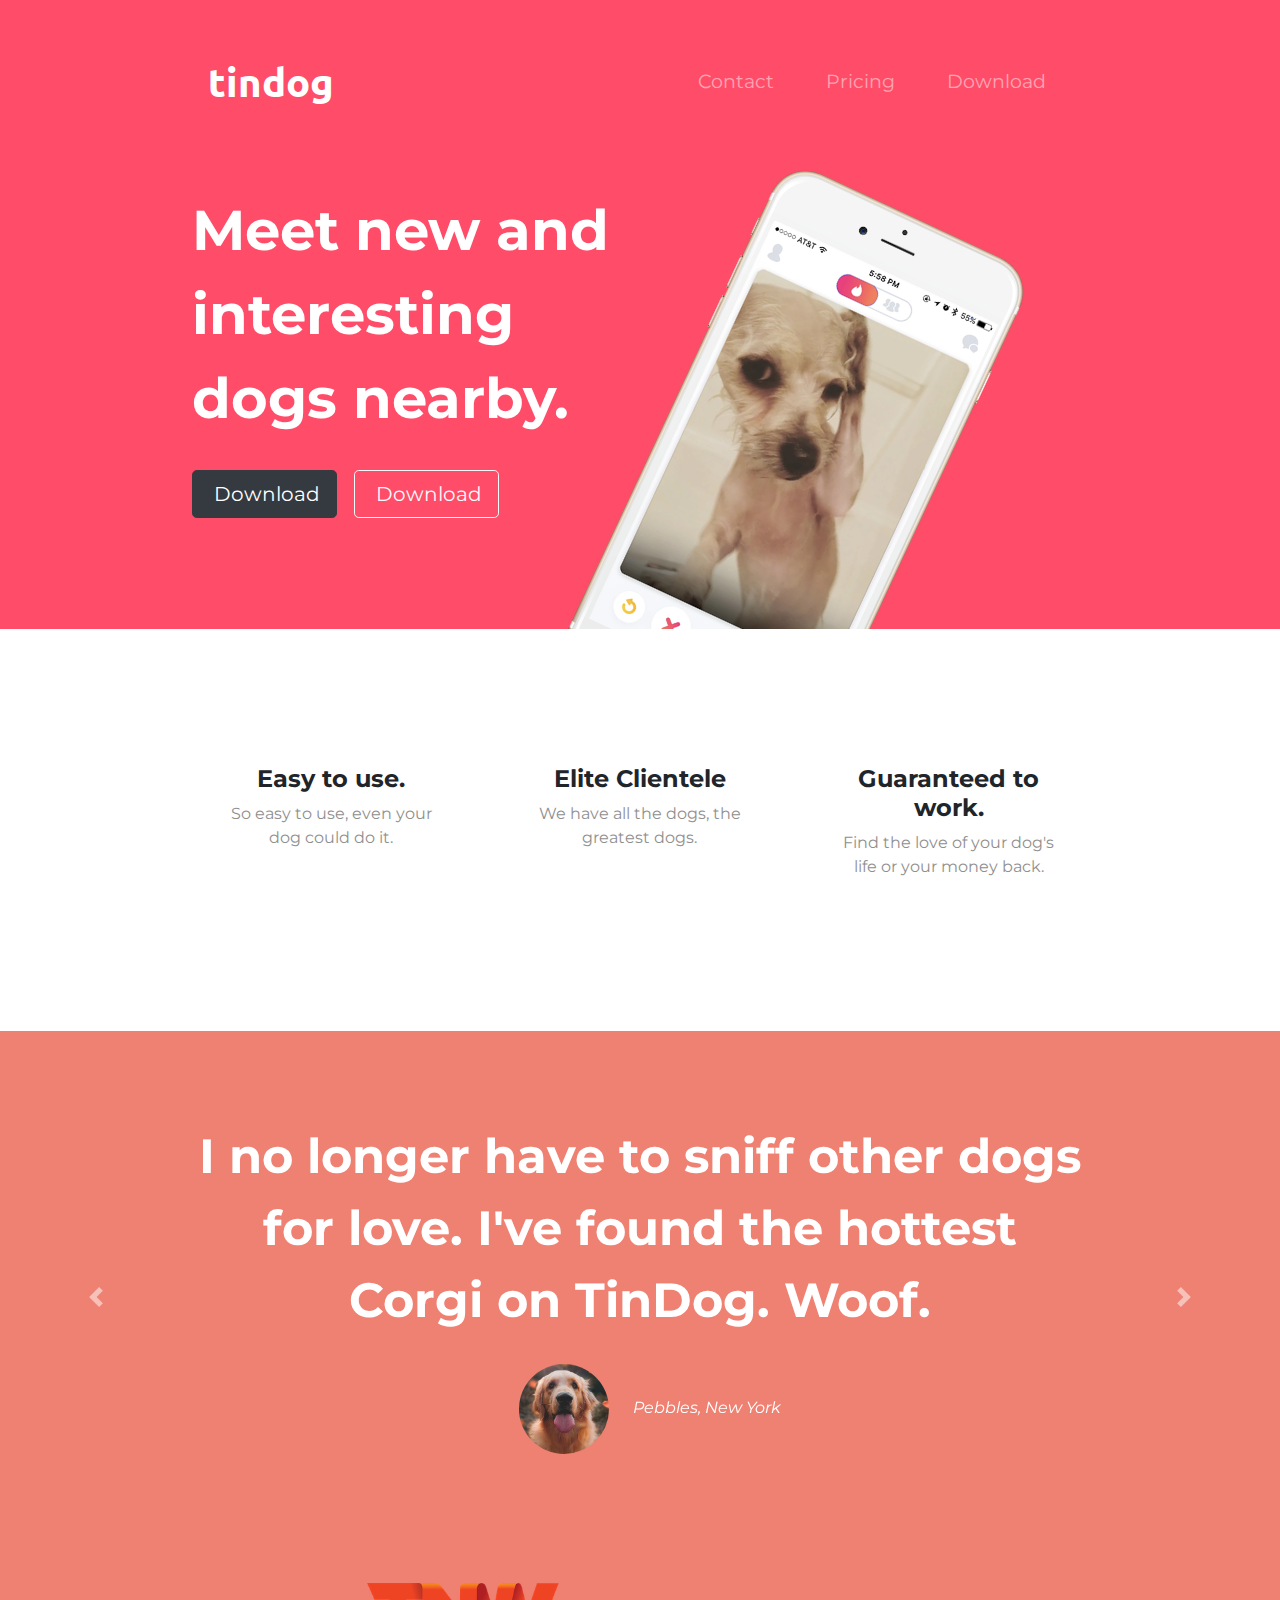
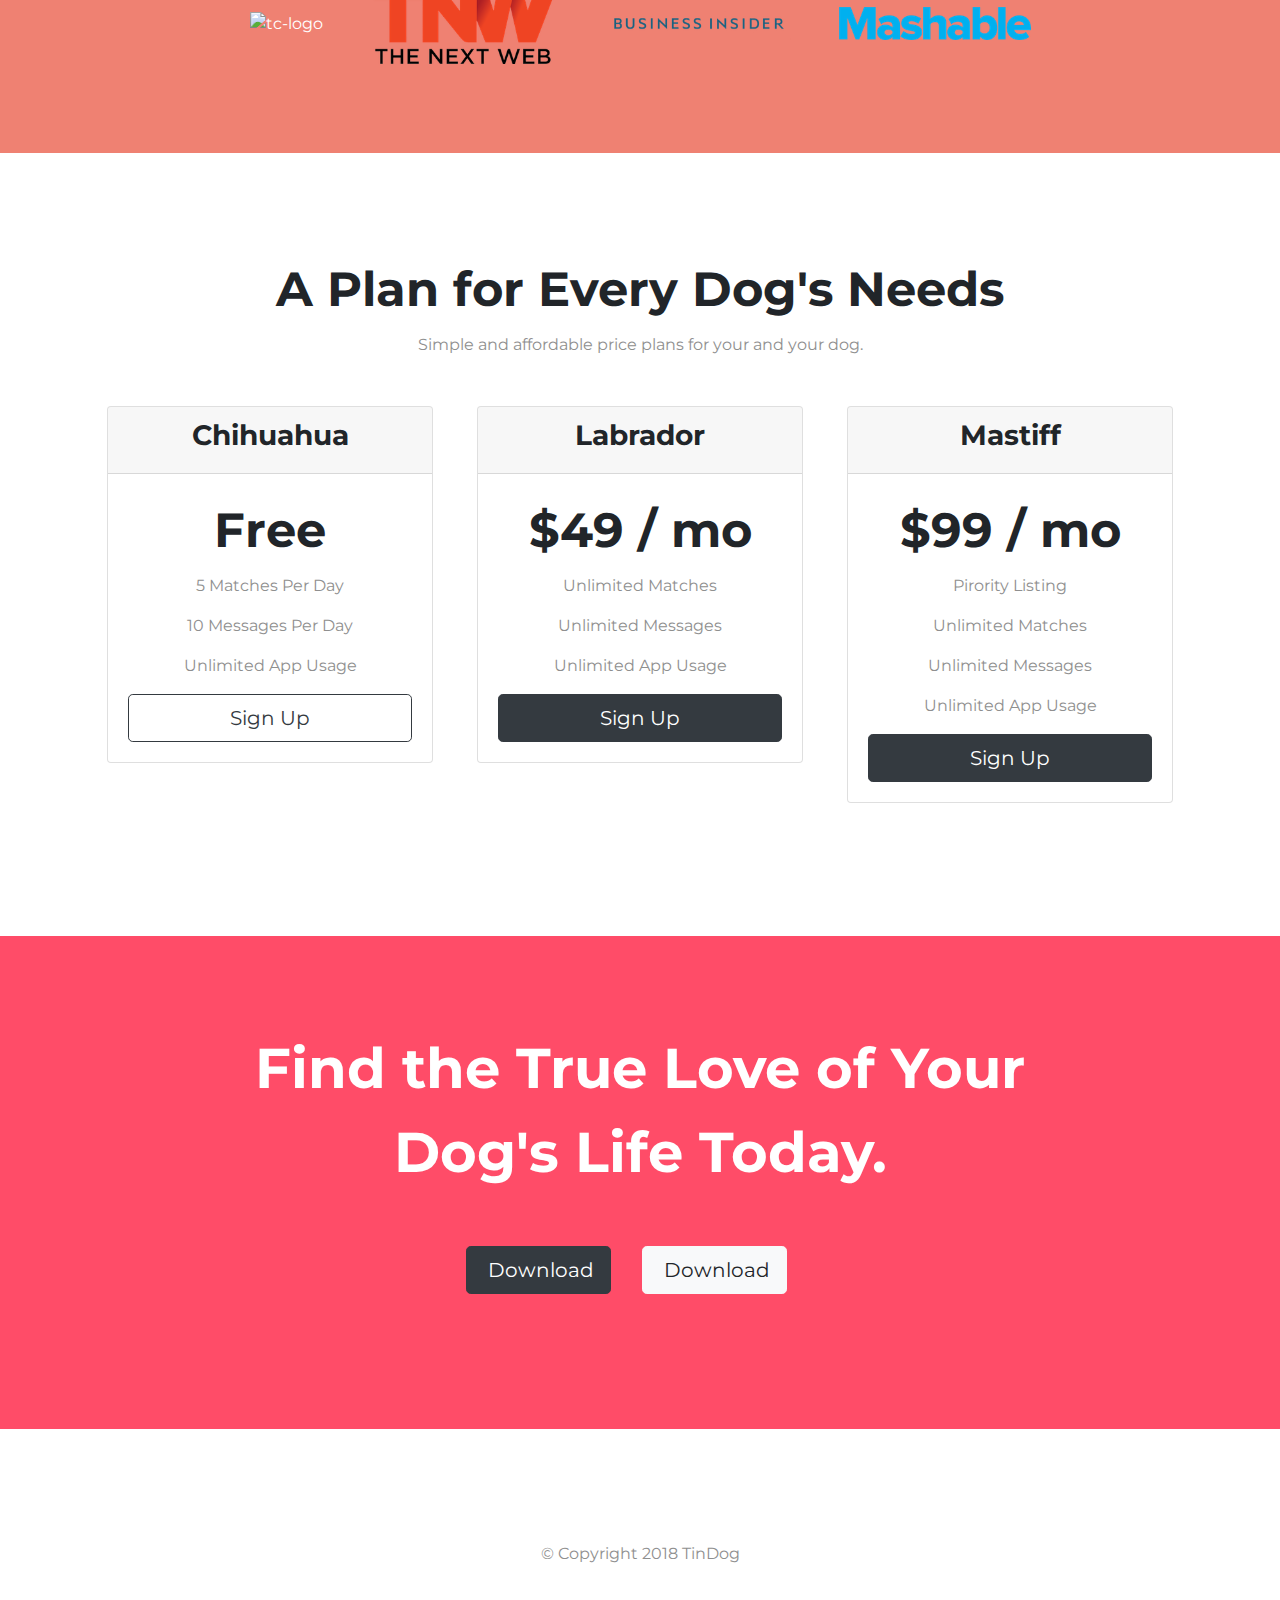
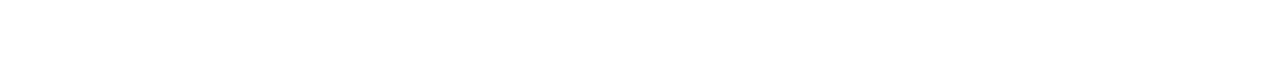
==== TinDog-Start-master/TinDog-Start-master/index.html @ 04ea9279 "Add files via upload" ====
<!DOCTYPE html>
<html>

<head>
  <meta charset="utf-8">
  <title>TinDog</title>
  <!--Google Font CDN-->
  <link href="https://fonts.googleapis.com/css?family=Montserrat:400,900|Ubuntu&display=swap" rel="stylesheet">
  <link rel="stylesheet" href="https://maxcdn.bootstrapcdn.com/bootstrap/4.0.0/css/bootstrap.min.css" integrity="sha384-Gn5384xqQ1aoWXA+058RXPxPg6fy4IWvTNh0E263XmFcJlSAwiGgFAW/dAiS6JXm" crossorigin="anonymous">
  <link rel="stylesheet" href="css/styles.css">
  <!--Font Awesome CDN-->
  <script src="https://kit.fontawesome.com/f217891cc0.js"></script>

</head>

<body>

  <section class="colored-section" id="title">
    <div class="container-fluid">
      <nav class="navbar navbar-expand-lg navbar-dark">

        <a class="navbar-brand" href="">tindog</a>

        <button class="navbar-toggler" type="button" data-toggle="collapse" data-target="#navbarTogglerDemo02">
          <span class="navbar-toggler-icon"></span>
        </button>

        <div class="collapse navbar-collapse" id="navbarTogglerDemo02">

          <ul class="navbar-nav ml-auto">
            <li class="nav-item">
              <a class="nav-link" href="#footer">Contact</a>
            </li>
            <li class="nav-item">
              <a class="nav-link" href="#pricing">Pricing</a>
            </li>
            <li class="nav-item">
              <a class="nav-link" href="#cta">Download</a>
            </li>
          </ul>

        </div>
      </nav>
      <div class="row">
        <div class="col-lg-6 col-md-12">
          <h1 class="big-heading">Meet new and interesting dogs nearby.</h1>
          <button class="btn btn-dark btn-lg dowload-button" type="button"><i class="fab fa-apple"></i>

            &nbsp;Download</button>
          <button class="btn btn-outline-light btn-lg dowload-button" type="button"><i class="fab fa-google-play"></i>&nbsp;Download</button>
        </div>
        <div class="col-lg-6 col-md-12">
          <img class="title-image" src="images/iphone6.png" alt="iphone-mockup">
        </div>

      </div>
    </div>


  </section>


  <!-- Features -->

  <section class="white-section" id="features">
    <div class="container-fluid">
      <div class="row">
      <div class="col-lg-4 col-md-12 feature-box ">
        <i class="fas fa-check-circle fa-3x feature-icons"></i>
        <h3 class="feature-headings">Easy to use.</h3>
        <p class="feature-desc">So easy to use, even your dog could do it.</p>
      </div>
      <div class="col-lg-4 col-md-12 feature-box">
        <i class="fas fa-bullseye fa-3x feature-icons"></i>
        <h3 class="feature-headings">Elite Clientele</h3>
        <p class="feature-desc">We have all the dogs, the greatest dogs.</p>
      </div>
      <div class="col-lg-4 col-md-12 feature-box">
        <i class="fas fa-heart fa-3x feature-icons"></i>
        <h3 class="feature-headings">Guaranteed to work.</h3>
        <p class="feature-desc">Find the love of your dog's life or your money back.</p>
      </div>
    </div>
</div>
</section>


  <!-- Testimonials -->

  <section class="colored-section" id="testimonials">

    <div id="testimonial-carousel" class="carousel slide" data-ride="false">
      <div class="carousel-inner">
        <div class="carousel-item active container-fluid">
          <h2 class="testimonial-text">I no longer have to sniff other dogs for love. I've found the hottest Corgi on TinDog. Woof.</h2>
          <img class="testimonial-image" src="images/dog-img.jpg" alt="dog-profile">
          <em>Pebbles, New York</em>
        </div>
        <div class="carousel-item container-fluid">
          <h2 class="testimonial-text">My dog used to be so lonely, but with TinDog's help, they've found the love of their life. I think.</h2>
          <img class="testimonial-image" src="images/lady-img.jpg" alt="lady-profile">
          <em>Beverly, Illinois</em>
        </div>

      </div>
      <a class="carousel-control-prev" href="#testimonial-carousel" role="button" data-slide="prev">
        <span class="carousel-control-prev-icon"></span>

      </a>
      <a class="carousel-control-next" href="#testimonial-carousel" role="button" data-slide="next">
        <span class="carousel-control-next-icon"></span>

      </a>
    </div>

</section>


  <!-- Press -->

  <section class="colored-section" id="press">
    <img class="press-logo" src="images/techcrunch.png" alt="tc-logo">
    <img class="press-logo" src="images/tnw.png" alt="tnw-logo">
    <img class="press-logo" src="images/bizinsider.png" alt="biz-insider-logo">
    <img class="press-logo" src="images/mashable.png" alt="mashable-logo">

  </section>


  <!-- Pricing -->

  <section class="white-section" id="pricing">

    <h2 class="section-heading">A Plan for Every Dog's Needs</h2>
    <p class="feature-desc">Simple and affordable price plans for your and your dog.</p>
    <div class="row">
      <div class="pricing-column col-lg-4 col-md-6">
        <div class="card">
          <div class="card-header">
            <h3>Chihuahua</h3>
          </div>
          <div class="card-body">
            <h2 class="price-text">Free</h2>
            <p>5 Matches Per Day</p>
            <p>10 Messages Per Day</p>
            <p>Unlimited App Usage</p>
            <button class="btn btn-lg btn-block btn-outline-dark" type="button">Sign Up</button>
          </div>
        </div>
      </div>

      <div class="pricing-column col-lg-4 col-md-6">
        <div class="card">
          <div class="card-header">
            <h3>Labrador</h3>
          </div>
          <div class="card-body">
            <h2 class="price-text">$49 / mo</h2>
            <p>Unlimited Matches</p>
            <p>Unlimited Messages</p>
            <p>Unlimited App Usage</p>
            <button class="btn btn-lg btn-block btn-dark" type="button">Sign Up</button>
          </div>
        </div>
      </div>

      <div class="pricing-column col-lg-4">
        <div class="card ">
          <div class="card-header">
            <h3>Mastiff</h3>
          </div>
          <div class="card-body">
            <h2 class="price-text">$99 / mo</h2>
            <p>Pirority Listing</p>
            <p>Unlimited Matches</p>
            <p>Unlimited Messages</p>
            <p>Unlimited App Usage</p>
            <button class="btn btn-lg btn-block btn-dark" type="button">Sign Up</button>
          </div>
        </div>
      </div>
    </div>
  </section>


  <!-- Call to Action -->

  <section class="colored-section" id="cta">
<div class="container-fluid">

    <h3 class="big-heading">Find the True Love of Your Dog's Life Today.</h3>
    <button class="btn btn-dark btn-lg dowload-button" type="button"><i class="fab fa-apple"></i>

      &nbsp;Download</button>
    <button class="btn btn-light btn-lg dowload-button" type="button"><i class="fab fa-google-play"></i>&nbsp;Download</button>
</div>
  </section>


  <!-- Footer -->

  <footer class="white-section" id="footer">
<div class="container-fluid">




    <i class="footer-icons fab fa-twitter"></i>
    <i class="footer-icons fab fa-facebook-f"></i>
    <i class="footer-icons fab fa-instagram"></i>
    <i class="footer-icons fas fa-envelope"></i>
    <p>© Copyright 2018 TinDog</p>
    </div>
  </footer>

  <script src="https://code.jquery.com/jquery-3.2.1.slim.min.js" integrity="sha384-KJ3o2DKtIkvYIK3UENzmM7KCkRr/rE9/Qpg6aAZGJwFDMVNA/GpGFF93hXpG5KkN" crossorigin="anonymous"></script>
  <script src="https://cdnjs.cloudflare.com/ajax/libs/popper.js/1.12.9/umd/popper.min.js" integrity="sha384-ApNbgh9B+Y1QKtv3Rn7W3mgPxhU9K/ScQsAP7hUibX39j7fakFPskvXusvfa0b4Q" crossorigin="anonymous"></script>
  <script src="https://maxcdn.bootstrapcdn.com/bootstrap/4.0.0/js/bootstrap.min.js" integrity="sha384-JZR6Spejh4U02d8jOt6vLEHfe/JQGiRRSQQxSfFWpi1MquVdAyjUar5+76PVCmYl" crossorigin="anonymous"></script>
</body>

</html>
---- TinDog-Start-master/TinDog-Start-master/css/styles.css ----
body {
  font-family: "Montserrat";
  text-align: center;
}

h1, h2, h3, h4, h5, h6 {
  font-family: "Montserrat";
  font-weight: bold;
}

p {
  color: #8F8F8F;
}

#title .container-fluid{
  padding: 3% 15% 7%;
  text-align: left;
}

/* Headings */



.big-heading{
  font-size: 3.5rem;
  line-height: 1.5;
}
.section-heading{
  font-size: 3rem;
  line-height: 1.5;
}

/* Section */

.colored-section{
  background-color: #ff4c68;
  color:#fff;
}

.white-section{
background: #fff;
}
/* Container Section */
.container-fluid{
  padding:7% 15%;
}

/* Navigation Bar */

.navbar-brand {
  font-family: "Ubuntu";
  font-size: 2.5rem;
  font-weight: bold;
}

.nav-item {
  padding: 0 18px;
}

.navbar {
  padding-bottom: 4.5rem;
}

.nav-link {
  font-size: 1.2rem;
  font-family: "Montserrat", Light;
}

.dowload-button {
  margin: 5% 3% 5% 0;
}

/* Title Section */


/* Title Image */
.title-image {
  width: 60%;
  transform: rotate(25deg);
  position: absolute;
}

/* Features  */


.feature-desc {
  color: #8F8F8F;
}



#features {
  position: relative;
  z-index: 1;
  background-color: #fff;
}
.feature-headings{
  font-size:1.5rem;
}

.feature-box {

  padding: 5%;
}

.feature-icons {
  margin-bottom: 0.5rem;
  color: #EF8172;
}

.feature-icons:hover {
  color: #FF4C68;
}

/* Testimonials */

#testimonials {
background-color: #EF8172;
}
.testimonial-text{
  font-size:3rem;
  line-height: 1.5;
}
.testimonial-image {
  width: 10%;
  border-radius: 100%;
  margin: 20px;
}
#press {
  background-color: #EF8172;
  padding-bottom: 3%;
}

.press-logo {
  width: 15%;
  margin: 20px 20px 50px 20px;
}

/* Pricing Section */

.price-text{
  font-size:3rem;
  line-height: 1.5;
}
#pricing {
  padding: 100px;
}

.pricing-column {
  padding: 3% 2%;
}

/* Footer */

#footer {
  background-color: #fff;
}

.footer-icons {
  margin: 20px 10px;
}

/* Media Query */

@media (max-width:1028px) {
  .title-image {
    position: static;
    transform: rotate(0);
  }
}
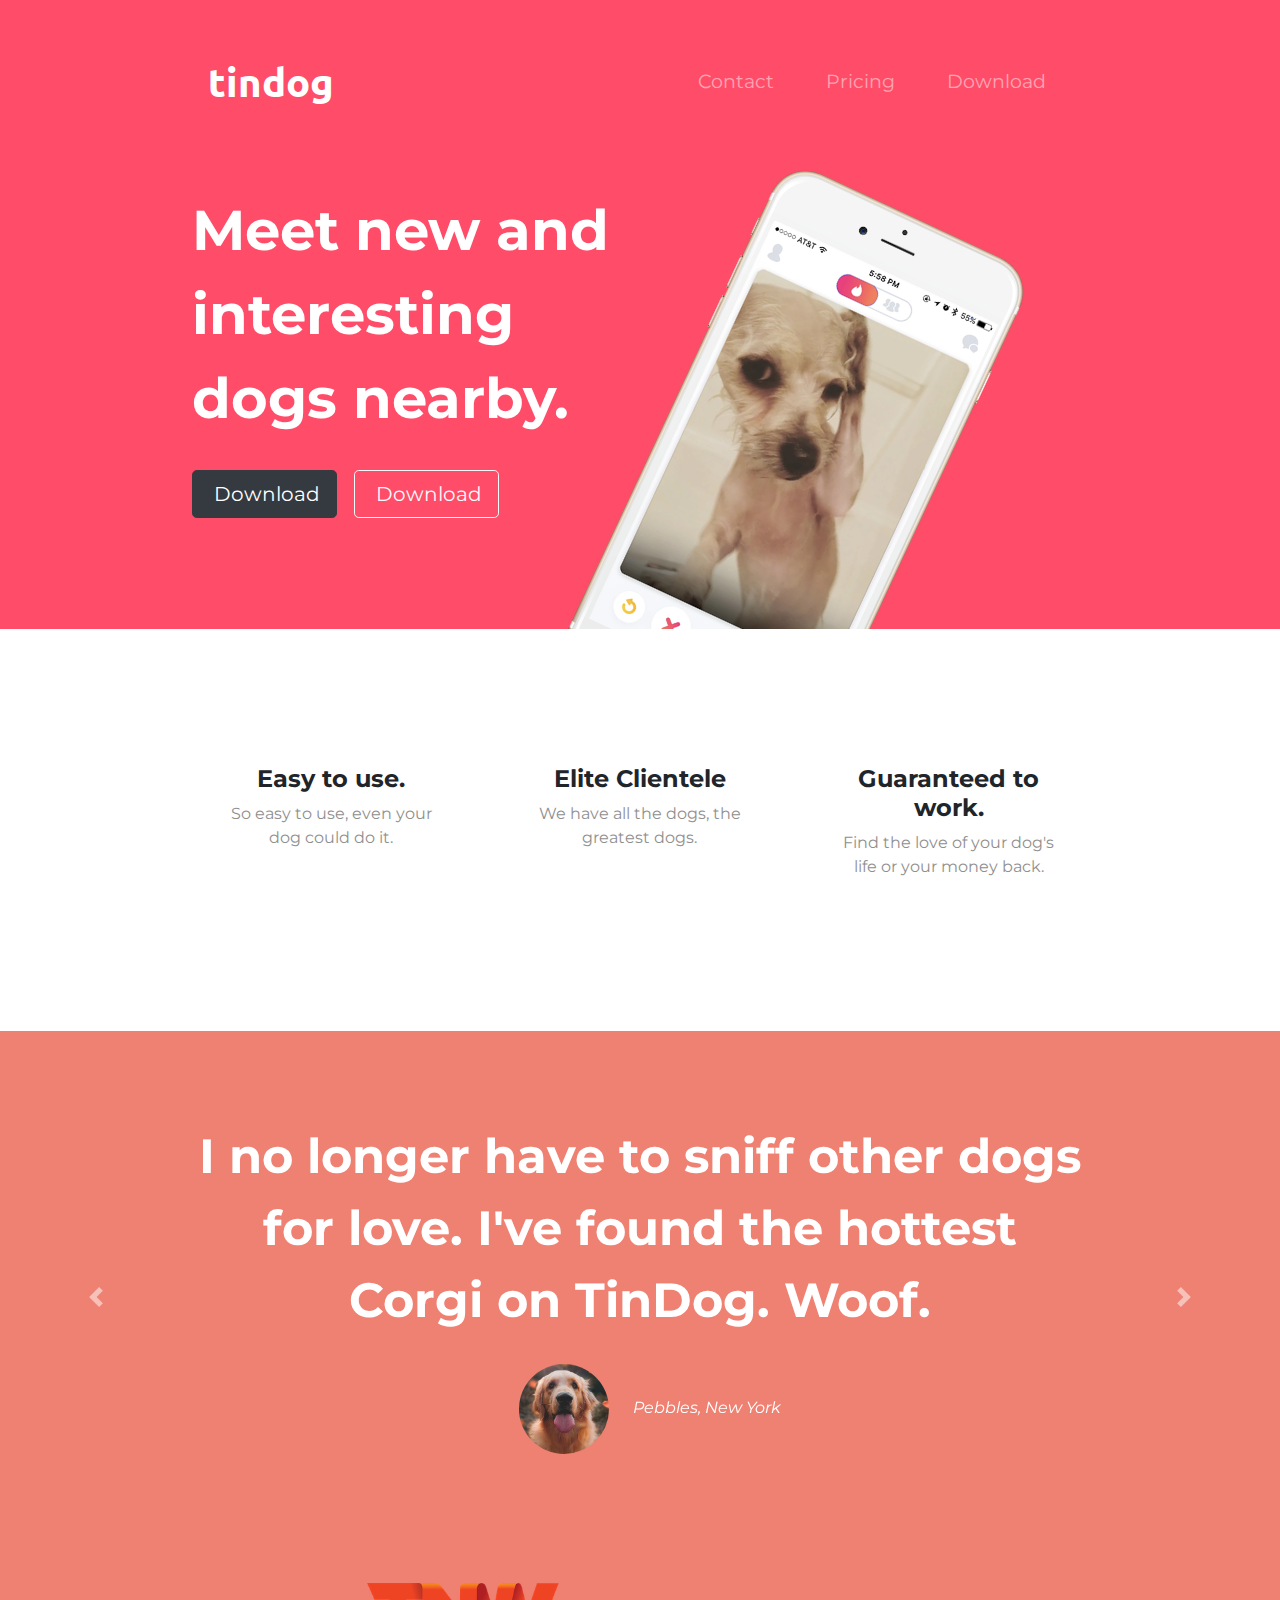
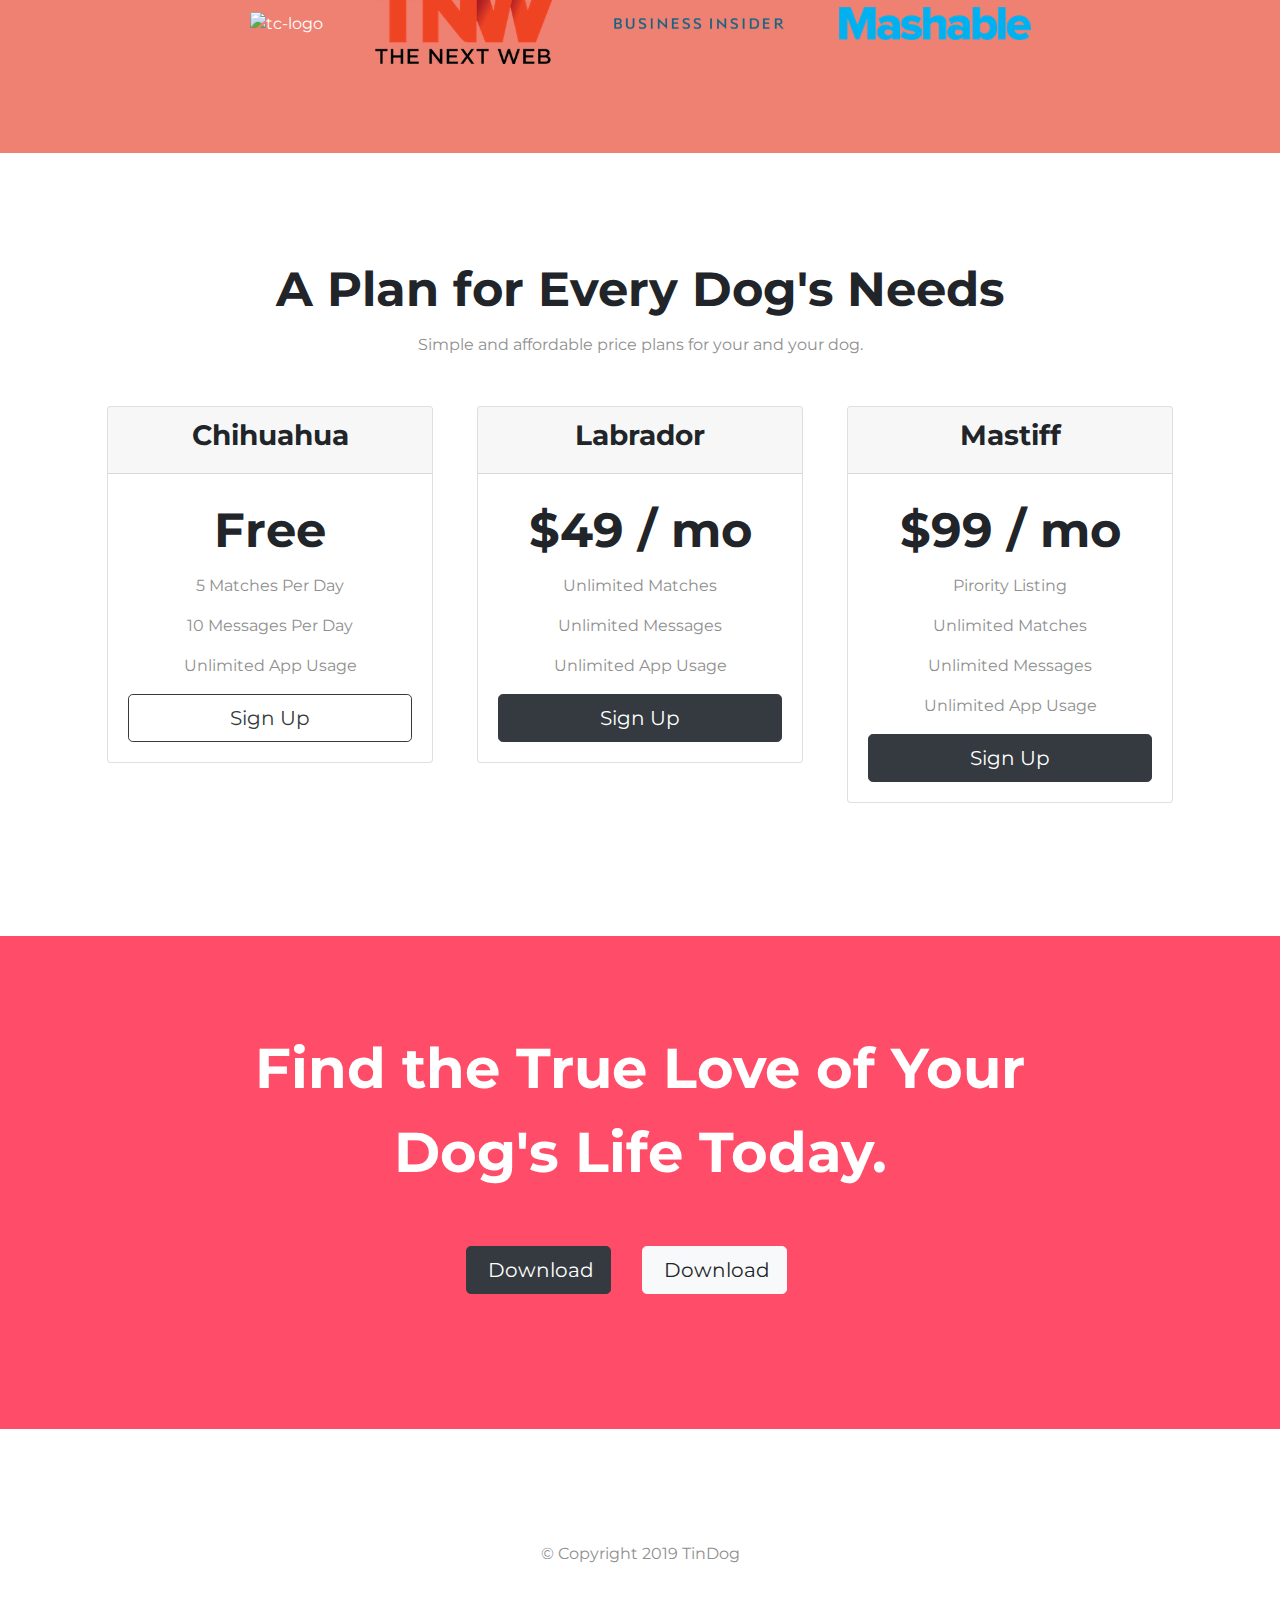
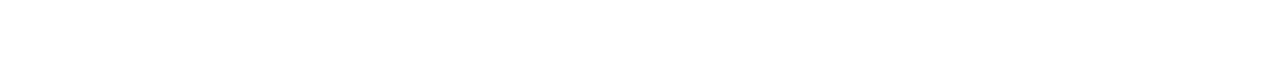
==== commit 52ceee38: "Update index.html" ====
--- a/TinDog-Start-master/TinDog-Start-master/index.html
+++ b/TinDog-Start-master/TinDog-Start-master/index.html
@@ -209,7 +209,7 @@
     <i class="footer-icons fab fa-facebook-f"></i>
     <i class="footer-icons fab fa-instagram"></i>
     <i class="footer-icons fas fa-envelope"></i>
-    <p>© Copyright 2018 TinDog</p>
+    <p>© Copyright 2019 TinDog</p>
     </div>
   </footer>
 
